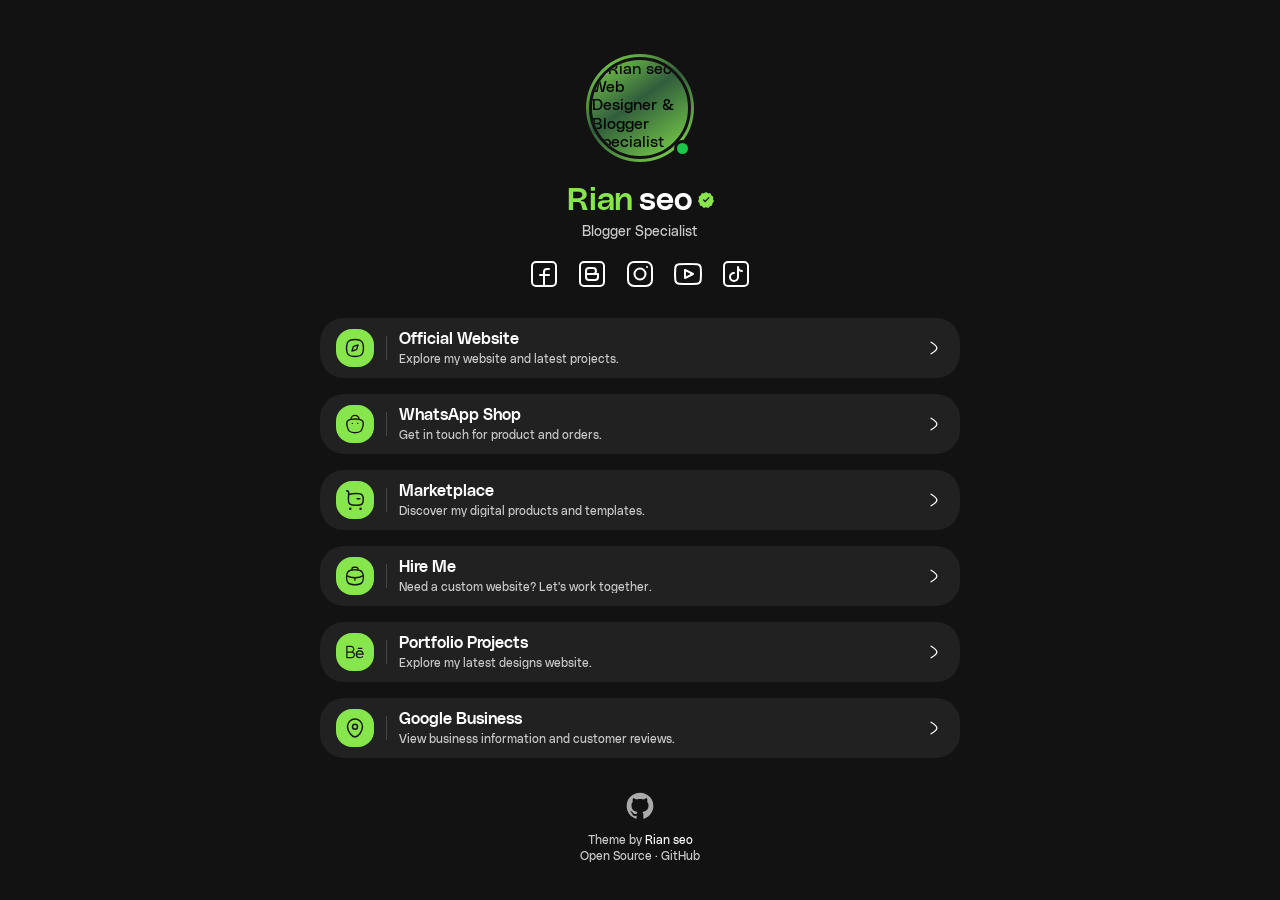
==== index.html @ d53e802e "Change canonical and Open Graph URLs to new site Updated canonical and Open Graph URLs to point to t" ====
<!DOCTYPE html>
<html lang='en-US'>
<head>
<title>Rian seo – Blogger Template Customization & Web Designer</title>
<meta content='width=device-width, initial-scale=1' name='viewport'/>
<meta content='#212121' name='theme-color'/>
<meta content='#212121' name='msapplication-navbutton-color'/>
<link href="/manifest.json" rel="manifest"/>
<link href='/favicons/favicon.ico' rel='icon' type='image/x-icon'/>
<link rel="apple-touch-icon-precomposed" sizes="72x72" href="/images/linkbio-icon-72x.png">
<link rel="apple-touch-icon-precomposed" sizes="152x152" href="/images/linkbio-icon-152x.png">
<link rel="apple-touch-icon-precomposed" sizes="167x167" href="/images/linkbio-icon-167x.png">
<link rel="apple-touch-icon-precomposed" sizes="180x180" href="/images/linkbio-icon-180x.png">
	
<link href='https://rianseo.site/' rel='canonical'/>
<meta content='Digital Creator & Blogger Specialist providing professional Blogger template customization, responsive web design, speed optimization, and SEO setup worldwide.' name='description'/>
<meta content='website' property='og:type'/>
<meta content='Rian Seo – Blogger Template Customization &amp; Web Designer' property='og:title'/>
<meta content='Digital Creator & Blogger Specialist providing professional Blogger template customization, responsive web design, speed optimization, and SEO setup worldwide.' property='og:description'/>
<meta content='https://rianseo.site/' property='og:url'/>
<meta content='https://res.cloudinary.com/rianseo-com/image/upload/v1790984124/rianseo-sampul_z8fgkd.png' property='og:image'/>
<meta content='rian_seo' property='profile:username'/>
<meta content='summary_large_image' name='twitter:card'/>
<meta content='Rian Seo – Blogger Template Customization & Web Designer' name='twitter:title'/>
<meta content='Digital Creator & Blogger Specialist providing professional Blogger template customization, responsive web design, speed optimization, and SEO setup worldwide.' name='twitter:description'/>
<meta content='https://rianseo.site/' name='twitter:url'/>
<meta content='https://res.cloudinary.com/rianseo-com/image/upload/v1790984124/rianseo-sampul_z8fgkd.png' name='twitter:image'/>	
<link rel="stylesheet" href="style.css">
	
</head>
<body>
	<script type="application/ld+json">
{
  "@context": "https://schema.org",
  "@type": "Person",
  "name": "Rian seo",
  "url": "https://rianseo.site/",
  "image": "https://res.cloudinary.com/rianseo-com/image/upload/v1790965400/Rian-seo_q64j6b.webp",
  "jobTitle": "Web Designer & Blogger Specialist",
  "worksFor": {
    "@type": "Organization",
    "name": "Temabanua"
  },
  "sameAs": [
    "https://github.com/rianseo",
    "https://www.instagram.com/rian_seo/",
    "https://www.facebook.com/riyyanseo/",
    "https://www.behance.net/rianseo",
    "https://tiktok.com/rian_seo"
  ],
  "knowsAbout": [
    "Blogger Template Customization",
    "Web Performance Optimization",
    "Web Developer",
    "Responsive Web Design"
  ]
}
</script>
<div class='container'>
	<div class='widget_bottom section'>
	<header class='widget-head' role='banner'>
<div class='widget-content'>
	<div class='img_story'>
<img alt='Rian seo - Web Designer & Blogger Specialist' decoding='async' fetchpriority='high' height='120' src='https://res.cloudinary.com/rianseo-com/image/upload/f_auto,q_auto,w_120,h_120,c_fill/v1790965400/Rian-seo_q64j6b.webp' width='120'/>
	</div>
<div class='widget-flex'>
  <h1 class='title'>Rian <span class='sv'>seo</span> <svg fill='none' height='16' viewBox='0 0 16 16' width='16'><path clip-rule='evenodd' d='M8 0L9.99182 1.3121L12.3696 1.29622L13.3431 3.48797L15.3519 4.77336L14.9979 7.14888L16 9.32743L14.431 11.1325L14.1082 13.5126L11.8223 14.1741L10.277 16L8 15.308L5.72296 16L4.17772 14.1741L1.89183 13.5126L1.569 11.1325L0 9.32743L1.00206 7.14888L0.648112 4.77336L2.65693 3.48797L3.6304 1.29622L6.00818 1.3121L8 0Z' fill='#87e64b' fill-rule='evenodd'/><path clip-rule='evenodd' d='M10.4036 5.20536L7.18853 8.61884L6.12875 7.49364C5.8814 7.23102 5.46798 7.21864 5.20536 7.466C4.94274 7.71335 4.93036 8.12677 5.17771 8.38939L6.71301 10.0195C6.9709 10.2933 7.40616 10.2933 7.66405 10.0195L11.3546 6.10111C11.6019 5.83848 11.5896 5.42507 11.3269 5.17771C11.0643 4.93036 10.6509 4.94274 10.4036 5.20536Z' fill='#191919' fill-rule='evenodd'/></svg></h1>
<h2 class='caption'>Blogger Specialist</h2>
	</div>
</div>
</header>
    <nav class='widget-sosial' role='navigation'>
<ul class='social'>
<li>
	<a href='https://www.facebook.com/riyyanseo/' title='Follow Facebook'><svg fill='currentColor' height='32' viewBox='0 0 32 32' width='32'><path d='M24,3H8A5,5,0,0,0,3,8V24a5,5,0,0,0,5,5H24a5,5,0,0,0,5-5V8A5,5,0,0,0,24,3Zm3,21a3,3,0,0,1-3,3H17V18h4a1,1,0,0,0,0-2H17V14a2,2,0,0,1,2-2h2a1,1,0,0,0,0-2H19a4,4,0,0,0-4,4v2H12a1,1,0,0,0,0,2h3v9H8a3,3,0,0,1-3-3V8A3,3,0,0,1,8,5H24a3,3,0,0,1,3,3Z'/></svg></a>
</li>
<li><a href='https://www.blogger.com/profile/17004845859045211840' title='Follow Blogger'><svg fill='currentColor' height='32' viewBox='0 0 32 32' width='32'><g><path d='M24,3H8A5,5,0,0,0,3,8V24a5,5,0,0,0,5,5H24a5,5,0,0,0,5-5V8A5,5,0,0,0,24,3Zm3,21a3,3,0,0,1-3,3H8a3,3,0,0,1-3-3V8A3,3,0,0,1,8,5H24a3,3,0,0,1,3,3Z'/><path d='M22,15H20.44A3.91,3.91,0,0,0,21,13a4,4,0,0,0-4-4H13a4,4,0,0,0-4,4v6a4,4,0,0,0,4,4h6a4,4,0,0,0,4-4V16A1,1,0,0,0,22,15ZM11,13a2,2,0,0,1,2-2h4a2,2,0,0,1,0,4H11Zm10,6a2,2,0,0,1-2,2H13a2,2,0,0,1-2-2V17H21Z'/></g></svg></a></li>
<li><a href='https://www.instagram.com/rian_seo/' title='Follow Instagram'><svg fill='currentColor' height='32' viewBox='0 0 32 32' width='32'><g><path d='M22,3H10a7,7,0,0,0-7,7V22a7,7,0,0,0,7,7H22a7,7,0,0,0,7-7V10A7,7,0,0,0,22,3Zm5,19a5,5,0,0,1-5,5H10a5,5,0,0,1-5-5V10a5,5,0,0,1,5-5H22a5,5,0,0,1,5,5Z'/><path d='M16,9.5A6.5,6.5,0,1,0,22.5,16,6.51,6.51,0,0,0,16,9.5Zm0,11A4.5,4.5,0,1,1,20.5,16,4.51,4.51,0,0,1,16,20.5Z'/><circle cx='23' cy='9' r='1'/></g></svg></a></li>
<li><a href='https://www.youtube.com/c/rianseo?sub_confirmation=1' title='Subscribe Youtube'><svg fill='currentColor' height='32' viewBox='0 0 32 32' width='32'><g><path d='M29.73,9.9A5,5,0,0,0,25.1,5.36a115.19,115.19,0,0,0-18.2,0A5,5,0,0,0,2.27,9.9a69,69,0,0,0,0,12.2A5,5,0,0,0,6.9,26.64c3,.24,6.06.36,9.1.36s6.08-.12,9.1-.36a5,5,0,0,0,4.63-4.54A69,69,0,0,0,29.73,9.9Zm-2,12A3,3,0,0,1,25,24.65a113.8,113.8,0,0,1-17.9,0,3,3,0,0,1-2.78-2.72,65.26,65.26,0,0,1,0-11.86A3,3,0,0,1,7.05,7.35C10,7.12,13,7,16,7s6,.12,9,.35a3,3,0,0,1,2.78,2.72A65.26,65.26,0,0,1,27.73,21.93Z'/><path d='M21.45,15.11l-8-4A1,1,0,0,0,12,12v8a1,1,0,0,0,.47.85A1,1,0,0,0,13,21a1,1,0,0,0,.45-.11l8-4a1,1,0,0,0,0-1.78ZM14,18.38V13.62L18.76,16Z'/></g></svg></a></li>
<li><a href='https://tiktok.com/rian_seo' title='Follow Tiktok'><svg fill='currentColor' height='32' viewBox='0 0 32 32' width='32'><g><path d='M24,3H8A5,5,0,0,0,3,8V24a5,5,0,0,0,5,5H24a5,5,0,0,0,5-5V8A5,5,0,0,0,24,3Zm3,21a3,3,0,0,1-3,3H8a3,3,0,0,1-3-3V8A3,3,0,0,1,8,5H24a3,3,0,0,1,3,3Z'/><path d='M22,12a3,3,0,0,1-3-3,1,1,0,0,0-2,0V19a3,3,0,1,1-3-3,1,1,0,0,0,0-2,5,5,0,1,0,5,5V13a4.92,4.92,0,0,0,3,1,1,1,0,0,0,0-2Z'/></g></svg></a></li>
</ul>
</nav>
    <main role='main'>
<div class='widget-content'>
<div class='bioLink'>
<div class='bioLink-item'>
<a href='https://www.temabanua.com' target='_blank' title='Website Official'>
  <div class='item-bio'>
  <div class='bio-icon'>
    <svg fill='none' height='22' stroke='currentColor' stroke-linecap='round' stroke-linejoin='round' stroke-width='1.5' viewBox='0 0 24 24' width='22'><g transform='translate(2.000000, 2.000000)'><path d='M0.75,10.0001 C0.75,16.9371 3.063,19.2501 10,19.2501 C16.937,19.2501 19.25,16.9371 19.25,10.0001 C19.25,3.0631 16.937,0.7501 10,0.7501 C3.063,0.7501 0.75,3.0631 0.75,10.0001 Z'/><polygon points='6.6978 13.3023 8.2718 8.2723 13.3018 6.6983 11.7278 11.7273'/></g></svg>
  </div>
  <hr/>
  <div class='bio-info'>
   <h3 class='bioLink-text'>Official Website</h3>
   <p>Explore my website and latest projects.</p>
  </div>
  </div>
  <div class='item-visit'>
    <svg fill='none' height='20' stroke='currentColor' stroke-linecap='round' stroke-linejoin='round' stroke-width='1.5' viewBox='0 0 24 24' width='20'><g transform='translate(12.000000, 12.000000) rotate(-90.000000) translate(-12.000000, -12.000000) translate(5.000000, 8.500000)'><path d='M14,0 C14,0 9.856,7 7,7 C4.145,7 0,0 0,0'/></g></svg>
  </div>
  </a>
</div>
<div class='bioLink-item'>
<a href='https://www.whatsapp.com/catalog/6285886624531' target='_blank' title='WhastApp Shop'>
  <div class='item-bio'>
  <div class='bio-icon'>
    <svg fill='none' height='22' stroke='currentColor' stroke-linecap='round' stroke-linejoin='round' stroke-width='1.5' viewBox='0 0 24 24' width='22'><g transform='translate(2.949964, 2.549853)'><path d='M13.413836,4.32004688 C13.413836,1.93404688 11.479836,4.68846679e-05 9.093836,4.68846679e-05 C6.707836,-0.0109531153 4.765836,1.91504688 4.754836,4.30104688 L4.754836,4.32004688'/><line x1='12.022736' x2='11.976736' y1='8.823947' y2='8.823947'/><line x1='6.191636' x2='6.145636' y1='8.823947' y2='8.823947'/><path d='M9.08423611,18.939647 C2.57623611,18.939647 1.82723611,16.889647 0.366236112,11.472647 C-1.09976389,6.038647 1.84123611,4.005647 9.08423611,4.005647 C16.3272361,4.005647 19.2682361,6.038647 17.8022361,11.472647 C16.3412361,16.889647 15.5922361,18.939647 9.08423611,18.939647 Z'/></g></svg>
  </div>
  <hr/>
  <div class='bio-info'>
   <h3 class='bioLink-text'>WhatsApp Shop</h3>
   <p>Get in touch for product and orders.</p>
  </div>
  </div>
  <div class='item-visit'>
    <svg fill='none' height='20' stroke='currentColor' stroke-linecap='round' stroke-linejoin='round' stroke-width='1.5' viewBox='0 0 24 24' width='20'><g transform='translate(12.000000, 12.000000) rotate(-90.000000) translate(-12.000000, -12.000000) translate(5.000000, 8.500000)'><path d='M14,0 C14,0 9.856,7 7,7 C4.145,7 0,0 0,0'/></g></svg>
  </div>
  </a>
</div>
<div class='bioLink-item'>
<a href='https://store.temabanua.com/' target='_blank' title='Marketplace'>
  <div class='item-bio'>
  <div class='bio-icon'>
    <svg fill='none' height='24' stroke='currentColor' stroke-linecap='round' stroke-linejoin='round' stroke-width='1.5' viewBox='0 0 24 24' width='24'><g transform='translate(3.650200, 2.850200)'><path d='M2.044,3.58024493 C7.3705141,2.243 13.9926469,2.32498848 15.5231061,4.06777179 C17.0535652,5.8105551 17.0220031,11.638 15.2330031,13.237 C13.4450031,14.836 5.68,14.988 3.22,13.237 C0.621,11.386 2.129,5.692 2.044,2.243 C2.095,0.313 -1.13686838e-13,0 -1.13686838e-13,0'/><line x1='10.5059' x2='13.2789' y1='7.8696' y2='7.8696'/><path d='M3.6138,17.2773 C3.9138,17.2773 4.1578,17.5213 4.1578,17.8213 C4.1578,18.1223 3.9138,18.3663 3.6138,18.3663 C3.3128,18.3663 3.0688,18.1223 3.0688,17.8213 C3.0688,17.5213 3.3128,17.2773 3.6138,17.2773 Z'/><path d='M13.9453,17.2773 C14.2463,17.2773 14.4903,17.5213 14.4903,17.8213 C14.4903,18.1223 14.2463,18.3663 13.9453,18.3663 C13.6453,18.3663 13.4013,18.1223 13.4013,17.8213 C13.4013,17.5213 13.6453,17.2773 13.9453,17.2773 Z'/></g></svg>
  </div>
  <hr/>
  <div class='bio-info'>
   <h3 class='bioLink-text'>Marketplace</h3>
   <p>Discover my digital products and templates.</p>
  </div>
  </div>
  <div class='item-visit'>
    <svg fill='none' height='20' stroke='currentColor' stroke-linecap='round' stroke-linejoin='round' stroke-width='1.5' viewBox='0 0 24 24' width='20'><g transform='translate(12.000000, 12.000000) rotate(-90.000000) translate(-12.000000, -12.000000) translate(5.000000, 8.500000)'><path d='M14,0 C14,0 9.856,7 7,7 C4.145,7 0,0 0,0'/></g></svg>
  </div>
</a>
</div>
 <div class='bioLink-item'>
<a href='https://api.whatsapp.com/send?phone=6285886624531&amp;text=Halo%20Rian%2C%20saya%20tertarik%20untuk%20membuat%20custom%20Blogger%20Template.%20Saya%20ingin%20mendiskusikan%20kebutuhan%2C%20konsep%20desain%2C%20dan%20fitur%20yang%20saya%20perlukan.' target='_blank' title='Hire Me'>
  <div class='item-bio'>
  <div class='bio-icon'>
    <svg fill='none' height='22' stroke='currentColor' stroke-linecap='round' stroke-linejoin='round' stroke-width='1.5' viewBox='0 0 24 24' width='22'><g transform='translate(2.750200, 2.450300)'><line x1='9.2109' x2='9.2109' y1='14.0665' y2='11.4385'/><path d='M18.3393,9.0274 L18.3103,9.0484 C15.8883,10.5404 12.6903,11.4414 9.2063,11.4414 C5.7223,11.4414 2.5333,10.5404 0.1123,9.0484 L0.0823,9.0274'/><path d='M-2.14939178e-13,10.9004 C-2.14939178e-13,4.7484 2.303,2.6974 9.211,2.6974 C16.12,2.6974 18.422,4.7484 18.422,10.9004 C18.422,17.0524 16.12,19.1034 9.211,19.1034 C2.303,19.1034 -2.14939178e-13,17.0524 -2.14939178e-13,10.9004 Z'/><path d='M12.4736,2.919 L12.4736,2.289 C12.4736,1.025 11.5506,-8.8817842e-15 10.4136,-8.8817842e-15 L8.0086,-8.8817842e-15 C6.8716,-8.8817842e-15 5.9486,1.025 5.9486,2.289 L5.9486,2.919'/></g></svg>
  </div>
  <hr/>
  <div class='bio-info'>
   <h3 class='bioLink-text'>Hire Me</h3>
   <p>Need a custom website? Let&#39;s work together.</p>
  </div>
  </div>
  <div class='item-visit'>
    <svg fill='none' height='20' stroke='currentColor' stroke-linecap='round' stroke-linejoin='round' stroke-width='1.5' viewBox='0 0 24 24' width='20'><g transform='translate(12.000000, 12.000000) rotate(-90.000000) translate(-12.000000, -12.000000) translate(5.000000, 8.500000)'><path d='M14,0 C14,0 9.856,7 7,7 C4.145,7 0,0 0,0'/></g></svg>
  </div>
</a>
</div>
<div class='bioLink-item'>
    <a href='https://www.behance.net/rianseo' target='_blank' title='Follow Behance'>
      <div class='item-bio'>
  <div class='bio-icon'>
    <svg fill='currentColor' height='20' viewBox='0 0 32 32' width='20'><g><path d='M13.09,15.65A5.49,5.49,0,0,0,9.5,6H3A1,1,0,0,0,2,7V25a1,1,0,0,0,1,1h7.5a5.5,5.5,0,0,0,2.59-10.35ZM4,8H9.5a3.5,3.5,0,0,1,0,7H4Zm6.5,16H4V17h6.5a3.5,3.5,0,0,1,0,7Z'/><path d='M23.5,13a6.5,6.5,0,0,0,0,13c4.05,0,5.33-2.26,5.38-2.35a1,1,0,0,0-.4-1.36,1,1,0,0,0-1.36.4S26.28,24,23.5,24a4.5,4.5,0,0,1-4.38-3.5H29a1,1,0,0,0,1-1A6.51,6.51,0,0,0,23.5,13Zm0,2a4.5,4.5,0,0,1,4.38,3.5H19.12A4.5,4.5,0,0,1,23.5,15Z'/><path d='M21,11h6a1,1,0,0,0,0-2H21a1,1,0,0,0,0,2Z'/></g></svg>
  </div>
  <hr/>
  <div class='bio-info'>
   <h3 class='bioLink-text'>Portfolio Projects</h3>
   <p>Explore my latest designs website.</p>
  </div>
  </div>
  <div class='item-visit'>
    <svg fill='none' height='20' stroke='currentColor' stroke-linecap='round' stroke-linejoin='round' stroke-width='1.5' viewBox='0 0 24 24' width='20'><g transform='translate(12.000000, 12.000000) rotate(-90.000000) translate(-12.000000, -12.000000) translate(5.000000, 8.500000)'><path d='M14,0 C14,0 9.856,7 7,7 C4.145,7 0,0 0,0'/></g></svg>
  </div>
  </a>
  </div>
<div class='bioLink-item'>
<a href='https://g.page/r/CQQgS7lD6Wu_EAg/review' target='_blank' title='Google Business'>
  <div class='item-bio'>
  <div class='bio-icon'>
    <svg fill='none' height='24' stroke='currentColor' stroke-linecap='round' stroke-linejoin='round' stroke-width='1.5' viewBox='0 0 24 24' width='24'><g transform='translate(4.500000, 3.000000)'><path d='M10.010211,7.71050782 C10.010211,6.32923624 8.89097476,5.21 7.50970318,5.21 C6.12944724,5.21 5.010211,6.32923624 5.010211,7.71050782 C5.010211,9.09076376 6.12944724,10.21 7.50970318,10.21 C8.89097476,10.21 10.010211,9.09076376 10.010211,7.71050782 Z'/><path d='M7.49951162,18 C4.60148466,18 0,12.9586541 0,7.59863646 C0,3.40246316 3.357101,0 7.49951162,0 C11.6419223,0 15,3.40246316 15,7.59863646 C15,12.9586541 10.3985153,18 7.49951162,18 Z'/></g></svg>
  </div>
  <hr/>
  <div class='bio-info'>
   <h3 class='bioLink-text'>Google Business</h3>
   <p>View business information and customer reviews.</p>
  </div>
  </div>
  <div class='item-visit'>
    <svg fill='none' height='20' stroke='currentColor' stroke-linecap='round' stroke-linejoin='round' stroke-width='1.5' viewBox='0 0 24 24' width='20'><g transform='translate(12.000000, 12.000000) rotate(-90.000000) translate(-12.000000, -12.000000) translate(5.000000, 8.500000)'><path d='M14,0 C14,0 9.856,7 7,7 C4.145,7 0,0 0,0'/></g></svg>
  </div>
  </a>
</div>
</div>
</div>
</main>
    <footer class='logo-footer' role='contentinfo'>
			<a href='https://github.com/rianseo' style='display:flex;' title='View on GitHub'><svg height='32' viewBox='0 0 24 24' width='32'>
    <path d='M12,2A10,10 0 0,0 2,12C2,16.42 4.87,20.17 8.84,21.5C9.34,21.58 9.5,21.27 9.5,21C9.5,20.77 9.5,20.14 9.5,19.31C6.73,19.91 6.14,17.97 6.14,17.97C5.68,16.81 5.03,16.5 5.03,16.5C4.12,15.88 5.1,15.9 5.1,15.9C6.1,15.97 6.63,16.93 6.63,16.93C7.5,18.45 8.97,18 9.54,17.76C9.63,17.11 9.89,16.67 10.17,16.42C7.95,16.17 5.62,15.31 5.62,11.5C5.62,10.39 6,9.5 6.65,8.79C6.55,8.54 6.2,7.5 6.75,6.15C6.75,6.15 7.59,5.88 9.5,7.17C10.29,6.95 11.15,6.84 12,6.84C12.85,6.84 13.71,6.95 14.5,7.17C16.41,5.88 17.25,6.15 17.25,6.15C17.8,7.5 17.45,8.54 17.35,8.79C18,9.5 18.38,10.39 18.38,11.5C18.38,15.32 16.04,16.16 13.81,16.41C14.17,16.72 14.5,17.33 14.5,18.26C14.5,19.6 14.5,20.68 14.5,21C14.5,21.27 14.66,21.59 15.17,21.5C19.14,20.16 22,16.42 22,12A10,10 0 0,0 12,2Z' fill='currentColor'/></svg></a>
              <div class='copyright'>
              <p>Theme by <a href='https://www.instagram.com/rian_seo/' target='_blank' title='Rian seo'>Rian seo</a></p>
                <p>Open Source &#183; GitHub</p>
      </div>
		</footer>
  </div>
	</div>    
</body>
</html>
---- style.css ----
html {
    line-height: 1.15;
    -webkit-text-size-adjust: 100%;
}

@font-face{font-family:'PolySans';font-weight:400;font-style:normal;font-display:swap;src:local('PolySans Regular'),url('/font/PolySans-Neutral.woff2') format('woff2');}
@font-face{font-family:'PolySans';font-weight:600;font-style:normal;font-display:swap;src:local('PolySans Bold'),url('/font/PolySans-Median.woff2') format("woff2");}

body {
    margin: 0;
    padding: 0;
    background: #131212;
    font-family: PolySans, sans-serif;
    overflow-wrap: break-word;
    word-break: break-word;
    word-wrap: break-word;
}
hr {box-sizing: content-box;
    overflow: visible;
    border: 0;
    width: 1px;
    height: 24px;
    background: #454545;
   }
a {
    background-color: transparent;
}

img {
    border-style: none;
}

.hidden {
    display: none;
}

.invisible {
    visibility: hidden;
}


/* =========================
   CONTAINER
========================= */

.container {
    display: flex;
    flex-direction: column;
    min-height: 100vh;
    justify-content: center;
}


/* =========================
   MAIN WIDGET
========================= */

.widget_bottom {
    position: relative;
    z-index: 999;
    width: 640px;
    padding-bottom: 32px;
    margin: 48px auto 0;
}

.widget_bottom p,
.bioLink-text {
    padding: 0;
    margin: 0;
}

.widget_bottom h3 {
    font-size: 16px;
    line-height: 1;
}

.widget_bottom p {
    color: #ccc;
    font-size: 12px;
    font-weight: 400;
    line-height: 1;
    overflow: hidden;
    display: -webkit-box;
    -webkit-box-orient: vertical;
    -webkit-line-clamp: 1;
}


/* =========================
   PROFILE
========================= */

.widget-flex {
    text-align: center;
}

.widget_bottom h1 {
    display: flex;
    align-items: center;
    justify-content: center;
    gap: 6px;
    margin-top: 16px;
    margin-bottom: 0;
    color: #87e64b;
    font-size: 32px;
    font-weight: 700;
}

.widget_bottom h2.caption {
    margin-top: 2px;
    color: #ccc;
    font-size: 14px;
    font-weight: 400;
    line-height: 22px;
}

.widget_bottom img {
    width: 100%;
    height: 100%;
    box-sizing: border-box;
    border-radius: 50%;
    object-fit: cover;
}

.img_story {
    position: relative;
    width: 108px;
    height: 108px;
    margin: 0 auto 20px;
    padding: 3px;
    border-radius: 50%;
    background: linear-gradient(
        145deg,
        #87e64b 0%,
        #315d3c 45%,
        #87e64b 100%
    );
    box-sizing: border-box;
}

.img_story img {
    display: block;
    width: 100%;
    height: 100%;
    object-fit: cover;
    border: 3px solid #131212;
    border-radius: 50%;
    box-sizing: border-box;
}

.img_story::before {
    content: "";
    position: absolute;
    inset: -7px;
    border: 0 solid rgba(28, 199, 73, 0.25);
    border-radius: 50%;
    pointer-events: none;
}

.img_story::after {
    content: "";
    position: absolute;
    right: 3px;
    bottom: 5px;
    width: 11px;
    height: 11px;
    background: #1cc749;
    border: 3px solid #131212;
    border-radius: 50%;
    box-sizing: content-box;
    animation: profilePulse 2.5s ease-in-out infinite;
}

@keyframes profilePulse {
    0%,
    100% {
        transform: scale(1);
        opacity: 0.75;
    }

    50% {
        transform: scale(1.15);
        opacity: 1;
    }
}


/* =========================
   SOCIAL LINKS
========================= */

ul.social {
    display: flex;
    align-items: center;
    justify-content: center;
    flex-wrap: wrap;
    margin: 16px 0 0;
    padding: 0;
    list-style: none;
}

ul.social li {
    margin: 0 8px 12px;
}

ul.social li:hover {
    transform: scale(1.1);
    transition: all 0.1s ease-in-out;
}

.social a {
    display: flex;
}


/* =========================
   BIOLINK
========================= */

.bioLink-item {
    position: relative;
    margin: 16px 0;
    border-radius: 24px;
    transition: transform 0.15s cubic-bezier(0.17, 0.67, 0.29, 2.71);
}

.bioLink-item:hover {
    transform: translate3d(0, 0, 0) scale(1.015);
}

.bioLink-item a {
    display: flex;
    align-items: center;
    justify-content: space-between;
    min-height: 56px;
    padding: 10px 16px;
    background: #212121;
    border-radius: 24px;
    overflow: hidden;
    box-sizing: border-box;
    font-size: 16px;
    z-index: 10;
}

.item-bio {
    display: flex;
    align-items: center;
    gap: 12px;
}

.bio-icon {
    display: flex;
    align-items: center;
    justify-content: center;
    flex: 0 0 38px;
    width: 38px;
    height: 38px;
    background: #87e64b;
    color: #191919;
    border-radius: 16px;
}

.bio-info {
    display: flex;
    flex-direction: column;
    gap: 6px;
}

.bioLink-text {
    font-size: 16px;
    font-weight: 600 !important;
    word-break: break-word;
}

.item-visit {
    display: flex;
    align-items: center;
    justify-content: center;
}


/* =========================
   LINKS
========================= */

a:link,
a:visited,
.sv {
    color: #fff;
    outline: none;
    text-decoration: none;
}

.logo-footer a:hover {
    text-decoration: underline;
}


/* =========================
   FOOTER
========================= */

.logo-footer {
    display: flex;
    align-items: center;
    justify-content: center;
    flex-direction: column;
    gap: 12px;
    position: relative;
    margin-top: 32px;
    color: #fff;
    font-size: 12px;
    text-align: center;
}

.logo-footer svg {
    color: #aaa;
}

.copyright {
    display: flex;
    flex-direction: column;
    gap: 4px;
}


/* =========================
   RESPONSIVE
========================= */

@media (max-width: 768px) {
    .widget_bottom {
        width: 90%;
    }
}
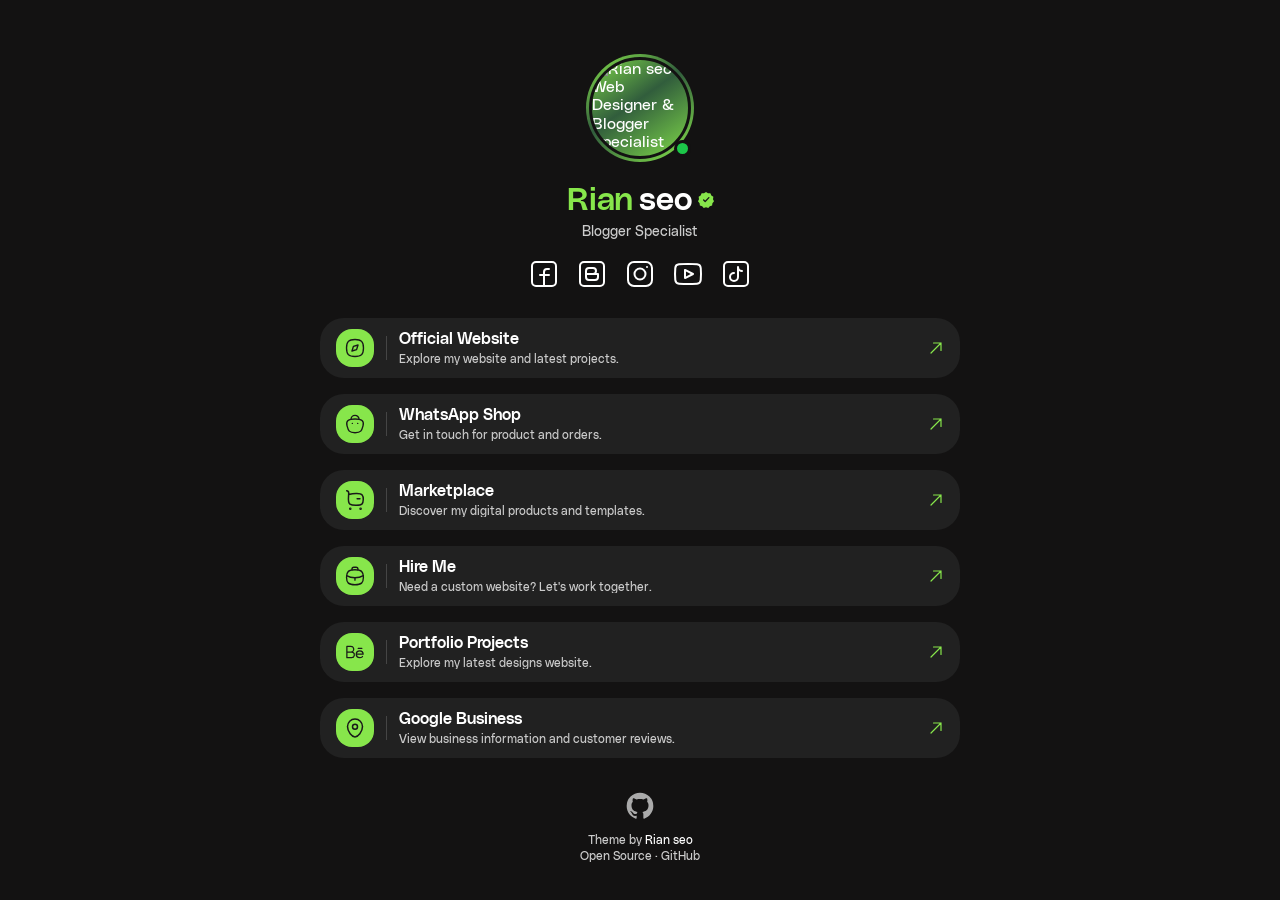
==== commit cc4ad856: "Update bioLink URLs and SVG icons" ====
--- a/index.html
+++ b/index.html
@@ -25,8 +25,7 @@
 <meta content='Digital Creator & Blogger Specialist providing professional Blogger template customization, responsive web design, speed optimization, and SEO setup worldwide.' name='twitter:description'/>
 <meta content='https://rianseo.site/' name='twitter:url'/>
 <meta content='https://res.cloudinary.com/rianseo-com/image/upload/v1790984124/rianseo-sampul_z8fgkd.png' name='twitter:image'/>	
-<link rel="stylesheet" href="style.css">
-	
+<link rel="stylesheet" href="/style.css?v=3"/>	
 </head>
 <body>
 	<script type="application/ld+json">
@@ -84,7 +83,7 @@
 <div class='widget-content'>
 <div class='bioLink'>
 <div class='bioLink-item'>
-<a href='https://www.temabanua.com' target='_blank' title='Website Official'>
+<a href='https://rianseo.site/shop/category' target='_blank' title='Website Official'>
   <div class='item-bio'>
   <div class='bio-icon'>
     <svg fill='none' height='22' stroke='currentColor' stroke-linecap='round' stroke-linejoin='round' stroke-width='1.5' viewBox='0 0 24 24' width='22'><g transform='translate(2.000000, 2.000000)'><path d='M0.75,10.0001 C0.75,16.9371 3.063,19.2501 10,19.2501 C16.937,19.2501 19.25,16.9371 19.25,10.0001 C19.25,3.0631 16.937,0.7501 10,0.7501 C3.063,0.7501 0.75,3.0631 0.75,10.0001 Z'/><polygon points='6.6978 13.3023 8.2718 8.2723 13.3018 6.6983 11.7278 11.7273'/></g></svg>
@@ -96,7 +95,9 @@
   </div>
   </div>
   <div class='item-visit'>
-    <svg fill='none' height='20' stroke='currentColor' stroke-linecap='round' stroke-linejoin='round' stroke-width='1.5' viewBox='0 0 24 24' width='20'><g transform='translate(12.000000, 12.000000) rotate(-90.000000) translate(-12.000000, -12.000000) translate(5.000000, 8.500000)'><path d='M14,0 C14,0 9.856,7 7,7 C4.145,7 0,0 0,0'/></g></svg>
+    <svg fill="none" height="16" stroke="#87e64b" stroke-width="1.8" viewBox="0 0 24 24" width="16">
+                  <path d="m4.5 19.5 15-15m0 0H8.25m11.25 0v11.25" stroke-linecap="round" stroke-linejoin="round"></path>
+                </svg>
   </div>
   </a>
 </div>
@@ -113,7 +114,9 @@
   </div>
   </div>
   <div class='item-visit'>
-    <svg fill='none' height='20' stroke='currentColor' stroke-linecap='round' stroke-linejoin='round' stroke-width='1.5' viewBox='0 0 24 24' width='20'><g transform='translate(12.000000, 12.000000) rotate(-90.000000) translate(-12.000000, -12.000000) translate(5.000000, 8.500000)'><path d='M14,0 C14,0 9.856,7 7,7 C4.145,7 0,0 0,0'/></g></svg>
+      <svg fill="none" height="16" stroke="#87e64b" stroke-width="1.8" viewBox="0 0 24 24" width="16">
+                  <path d="m4.5 19.5 15-15m0 0H8.25m11.25 0v11.25" stroke-linecap="round" stroke-linejoin="round"></path>
+                </svg>
   </div>
   </a>
 </div>
@@ -130,7 +133,9 @@
   </div>
   </div>
   <div class='item-visit'>
-    <svg fill='none' height='20' stroke='currentColor' stroke-linecap='round' stroke-linejoin='round' stroke-width='1.5' viewBox='0 0 24 24' width='20'><g transform='translate(12.000000, 12.000000) rotate(-90.000000) translate(-12.000000, -12.000000) translate(5.000000, 8.500000)'><path d='M14,0 C14,0 9.856,7 7,7 C4.145,7 0,0 0,0'/></g></svg>
+     <svg fill="none" height="16" stroke="#87e64b" stroke-width="1.8" viewBox="0 0 24 24" width="16">
+                  <path d="m4.5 19.5 15-15m0 0H8.25m11.25 0v11.25" stroke-linecap="round" stroke-linejoin="round"></path>
+                </svg>
   </div>
 </a>
 </div>
@@ -147,7 +152,9 @@
   </div>
   </div>
   <div class='item-visit'>
-    <svg fill='none' height='20' stroke='currentColor' stroke-linecap='round' stroke-linejoin='round' stroke-width='1.5' viewBox='0 0 24 24' width='20'><g transform='translate(12.000000, 12.000000) rotate(-90.000000) translate(-12.000000, -12.000000) translate(5.000000, 8.500000)'><path d='M14,0 C14,0 9.856,7 7,7 C4.145,7 0,0 0,0'/></g></svg>
+     <svg fill="none" height="16" stroke="#87e64b" stroke-width="1.8" viewBox="0 0 24 24" width="16">
+                  <path d="m4.5 19.5 15-15m0 0H8.25m11.25 0v11.25" stroke-linecap="round" stroke-linejoin="round"></path>
+                </svg>
   </div>
 </a>
 </div>
@@ -164,7 +171,9 @@
   </div>
   </div>
   <div class='item-visit'>
-    <svg fill='none' height='20' stroke='currentColor' stroke-linecap='round' stroke-linejoin='round' stroke-width='1.5' viewBox='0 0 24 24' width='20'><g transform='translate(12.000000, 12.000000) rotate(-90.000000) translate(-12.000000, -12.000000) translate(5.000000, 8.500000)'><path d='M14,0 C14,0 9.856,7 7,7 C4.145,7 0,0 0,0'/></g></svg>
+     <svg fill="none" height="16" stroke="#87e64b" stroke-width="1.8" viewBox="0 0 24 24" width="16">
+                  <path d="m4.5 19.5 15-15m0 0H8.25m11.25 0v11.25" stroke-linecap="round" stroke-linejoin="round"></path>
+                </svg>
   </div>
   </a>
   </div>
@@ -181,7 +190,9 @@
   </div>
   </div>
   <div class='item-visit'>
-    <svg fill='none' height='20' stroke='currentColor' stroke-linecap='round' stroke-linejoin='round' stroke-width='1.5' viewBox='0 0 24 24' width='20'><g transform='translate(12.000000, 12.000000) rotate(-90.000000) translate(-12.000000, -12.000000) translate(5.000000, 8.500000)'><path d='M14,0 C14,0 9.856,7 7,7 C4.145,7 0,0 0,0'/></g></svg>
+   <svg fill="none" height="16" stroke="#87e64b" stroke-width="1.8" viewBox="0 0 24 24" width="16">
+                  <path d="m4.5 19.5 15-15m0 0H8.25m11.25 0v11.25" stroke-linecap="round" stroke-linejoin="round"></path>
+                </svg>
   </div>
   </a>
 </div>
@@ -198,5 +209,7 @@
 		</footer>
   </div>
 	</div>    
+
+	<script src="script.js"></script>
 </body>
 </html>
--- a/style.css
+++ b/style.css
@@ -9,7 +9,7 @@
 body {
     margin: 0;
     padding: 0;
-    background: #131212;
+    background: #131212;color:#fff;
     font-family: PolySans, sans-serif;
     overflow-wrap: break-word;
     word-break: break-word;
@@ -38,6 +38,117 @@
     visibility: hidden;
 }
 
+/* Social icons entrance */
+.widget-sosial li {
+  opacity: 0;
+  transform: translateY(8px);
+  animation: socialReveal .45s ease forwards;
+}
+
+.widget-sosial li:nth-child(1) {
+  animation-delay: .15s;
+}
+
+.widget-sosial li:nth-child(2) {
+  animation-delay: .22s;
+}
+
+.widget-sosial li:nth-child(3) {
+  animation-delay: .29s;
+}
+
+.widget-sosial li:nth-child(4) {
+  animation-delay: .36s;
+}
+
+.widget-sosial li:nth-child(5) {
+  animation-delay: .43s;
+}
+
+@keyframes socialReveal {
+  to {
+    opacity: 1;
+    transform: translateY(0);
+  }
+}
+
+
+/* Bio cards */
+
+.bioLink-item {
+  opacity: 0;
+  transform: translateY(14px);
+  transition:
+    opacity .55s ease,
+    transform .55s ease;
+}
+
+.bioLink-item.is-visible {
+  opacity: 1;
+  transform: translateY(0);
+}
+
+
+/* Card hover */
+.bioLink-item > a {
+  transition:
+    transform .25s ease,
+    box-shadow .25s ease;
+}
+
+.bioLink-item > a:hover {
+  transform: translateY(-2px);
+}
+
+/* Icon hover */
+
+.bioLink-item .bio-icon {
+  transition:
+    transform .25s ease,
+    box-shadow .25s ease;
+}
+
+.bioLink-item > a:hover .bio-icon {
+  transform: scale(1.05);
+}
+
+
+/* Arrow */
+.bioLink-item .item-visit {
+  transition: transform .25s ease;
+}
+.bioLink-item > a:hover .item-visit {
+  transform: translateX(3px);
+}
+
+
+/* Reduced motion */
+
+@media (prefers-reduced-motion: reduce) {
+
+  .img_story,
+  .widget-flex .title::after,
+  .widget-sosial li {
+    animation: none;
+  }
+
+  .widget-sosial li {
+    opacity: 1;
+    transform: none;
+  }
+
+  .bioLink-item {
+    opacity: 1;
+    transform: none;
+    transition: none;
+  }
+
+  .bioLink-item > a,
+  .bioLink-item .bio-icon,
+  .bioLink-item .item-visit {
+    transition: none;
+  }
+}
 
 /* =========================
    CONTAINER
@@ -112,14 +223,6 @@
     font-size: 14px;
     font-weight: 400;
     line-height: 22px;
-}
-
-.widget_bottom img {
-    width: 100%;
-    height: 100%;
-    box-sizing: border-box;
-    border-radius: 50%;
-    object-fit: cover;
 }
 
 .img_story {
@@ -221,11 +324,6 @@
     position: relative;
     margin: 16px 0;
     border-radius: 24px;
-    transition: transform 0.15s cubic-bezier(0.17, 0.67, 0.29, 2.71);
-}
-
-.bioLink-item:hover {
-    transform: translate3d(0, 0, 0) scale(1.015);
 }
 
 .bioLink-item a {
@@ -323,6 +421,284 @@
     gap: 4px;
 }
 
+::-webkit-scrollbar {-webkit-appearance: none;box-sizing: border-box;width: 4px;height: 5px;}
+    ::-webkit-scrollbar-thumb {background-color: #aaa;border-radius: 10px;}
+    ::-webkit-scrollbar-track{background-color: transparent;}
+    
+    .product-list {position: relative;
+    margin: 16px 0;
+    display: grid;
+    grid-template-columns: repeat(3, minmax(0, 1fr));
+    gap: 16px;}
+    
+    .product-card {position: relative;
+    border-radius: 16px;background:#212121;
+    overflow: hidden;opacity: 0;transition: opacity 0.7s ease, transform 0.8s cubic-bezier(.22, 1, .36, 1);
+    will-change: opacity, transform;}
+    
+    .product-category {
+    position: absolute;
+    top: 12px;
+    left: 12px;
+    z-index: 2;
+    background: #87e64b;
+    display: flex;
+    align-items: center;
+    white-space: nowrap;
+    min-height: 20px;
+    box-sizing: border-box;
+    padding: 0 8px;
+    border-radius: 18px;
+    color: #191919;
+    font-size: 12px;
+    margin: 0;
+    font-weight: 400;
+}
+    .entry-meta {display: flex;
+    flex-direction: column;
+    gap: 4px;
+    flex: 1;}
+    
+    .product-filter {display: flex;
+    align-items: center;width: 100%;overflow:hidden;
+    box-sizing: border-box;
+    border-top: 1px dashed #323232;justify-content: space-between;
+    padding: 16px 0 8px;
+    margin-top: 16px;}
+    
+    .entry-filter {display: flex;
+    align-items: center;
+    justify-content: right;
+    gap: 8px;
+    flex: 1;}
+    
+    .entry-filter button {display: flex;
+    align-items: center;cursor: pointer;
+    outline: 0;
+    justify-content: center;border:0;padding:0;
+    background: #212121;color:#fff;
+    border-radius: 16px;
+    flex: 0 0 38px;min-width:0;box-sizing: border-box;
+    height: 38px;}
+    
+    .entry-text {display: flex;
+    flex-direction: column}
+    
+    .widget_bottom h3 {margin:0;}
+    
+    .product-image {display: flex;
+    flex-direction: column;position:relative;padding-top:100%;overflow:hidden}
+    .product-image img {position: absolute;
+    inset: 0;
+    width: 100%;
+    height: 100%;transition: 0.4s cubic-bezier(.3, 1, .3, 1);
+    will-change: transform;
+    object-fit: cover;border-radius:0;
+    object-position: center;}
+    
+    .product-card:hover .product-image img {transform: scale(1.05);}
+    
+    .product-content {margin-top: -16px;
+    background: #191919;
+    padding: 16px 12px;
+    position: relative;
+    display: flex;
+    align-items: center;
+    justify-content: space-between;
+    gap: 6px;
+    border-radius: 16px;}
+    
+    .entry-title h2 {font-size:14px;font-weight:400;line-height:1;margin:0;}
+    
+    .off-price {font-size: 11px;
+    color: #aaa;
+    line-height: 1;}
+    .item-price {font-size:16px;font-weight:600;color: #87e64b;}
+    
+    .entry-more {display: flex;
+    align-items: center;
+    justify-content: center;
+    flex: 0 0 38px;
+    min-width: 0;
+    height: 38px;
+    background: #87e64b;
+    color: #191919;
+    border-radius: 16px;}
+    
+    .new {color: #87e64b;}
+    .product-filter h2 {margin: 0;
+    line-height: 1;
+    font-size: 20px;
+    font-weight: 600;}
+    .product-filter .caption {line-height: 1;
+    font-size: 14px;
+    color: #ccc;}
+    
+    .product-card {transform: translateY(25px);}
+    
+    .product-card.is-visible {transition-delay: .12s;}
+    
+    .product-image.is-visible, .product-content.is-visible, .product-card.is-visible {
+    opacity: 1;
+    transform: translate3d(0, 0, 0) scale(1);
+}
+    
+    .nav {position: fixed;
+    display: flex;
+    -webkit-box-align: center;
+    align-items: center;
+    -webkit-box-pack: center;
+    justify-content: center;
+    flex-direction: row;
+    left: 0px;
+    right: 0px;
+    bottom: 0px;
+    height: auto;
+    gap: 16px;
+    padding: 0 16px 16px;
+    background: linear-gradient(0deg, #212121 0%, rgba(0, 0, 0, 0) 100%);
+    z-index: 99;
+    width: 100%;box-sizing: border-box;
+}
+ 
+.main-nav {
+  display: flex;
+  align-items: center;
+  justify-content: space-between;
+  width: 100%;
+  max-width: 640px;
+  box-sizing: border-box;
+  margin: 0 auto;
+  position: relative;
+}
+
+.main-nav .left-item,
+.main-nav .right-item {
+  background-color: #191919;
+  height: 56px;
+  display: flex;
+  align-items: center;
+  padding: 8px;
+    box-sizing: border-box;
+  flex: 1;
+}
+
+.main-nav .left-item {
+  border-radius: 24px 28px 0 24px;
+    padding-right: 24px;
+}
+
+    .bg-line {background: #191919;
+    height: 10px;
+    width: 100%;
+    position: absolute;
+    left: 0;
+    right: 0;
+    bottom: 0;}
+    
+.main-nav .right-item {
+  border-radius: 28px 24px 24px 0;
+    padding-left: 24px;
+}
+
+.main-nav ul {
+  list-style: none;
+  margin: 0;
+  padding: 0;
+  display: flex;
+  align-items: center;
+  width: 100%;gap:8px;
+  justify-content: space-around;
+}
+
+.main-nav a {
+  border-radius: 16px;
+  width: 42px;
+  height: 42px;
+  display: flex;
+  align-items: center;
+  justify-content: center;
+  color: #fff;
+  background: rgba(255, 255, 255, 0.08);
+  transition: width 0.3s cubic-bezier(0.4, 0, 0.2, 1), background-color 0.3s ease, color 0.3s ease, gap 0.3s ease;
+  position: relative;
+  overflow: hidden;
+  text-decoration: none;
+}
+
+.main-nav span {
+  display: block;
+  width: 0;
+  max-width: 0;
+  overflow: hidden;
+  opacity: 0;
+  white-space: nowrap;
+  font-size: 13px;
+  font-weight: 400;
+  line-height: 1;
+  transition: max-width 0.25s ease, opacity 0.2s ease;
+}
+
+.main-nav a:hover {
+  background: #87e64b;
+  color: #191919;
+  width: 88px;
+  gap: 4px;
+}
+
+.main-nav li:hover span {
+  width: auto;
+  max-width: 56px;
+  opacity: 1;
+}
+
+.main-nav .center-item {
+  position: relative;
+  width: 72px;height:56px;
+  background-color:transparent;
+  display: flex;
+  align-items: center;
+  justify-content: center;
+  flex-shrink: 0;
+}
+
+.main-nav .center-item .d-center {
+  position: absolute;
+    top: -16px;
+    width: 56px;
+    height: 56px;
+    border-radius: 50%;
+    background: #87e64b;
+    color: #191919;
+    box-sizing: border-box;
+    z-index: 5;
+    border: 4px solid #191919;
+}
+
+.main-nav .center-item .d-center:hover {
+  width: 56px; /* Mencegah lebar melebar saat hover */
+  transform: scale(1.05);
+}
+
+    .bg-center {flex: 0 0 56px;width:56px;
+    height: 100%;}
+    
+.notch-svg {
+  position: absolute;
+  bottom: 10px;
+  width: 24px;
+  height: 24px;
+  fill: #191919;
+  z-index: 1;
+}
+
+.notch-left {
+  right: -5px;
+}
+
+.notch-right {
+  left: -5px;
+}
 
 /* =========================
    RESPONSIVE
@@ -332,4 +708,6 @@
     .widget_bottom {
         width: 90%;
     }
-}
+    .product-list {grid-template-columns: repeat(2, minmax(0, 1fr));gap:10px;}
+    .main-nav ul {justify-content: space-between;}
+}
